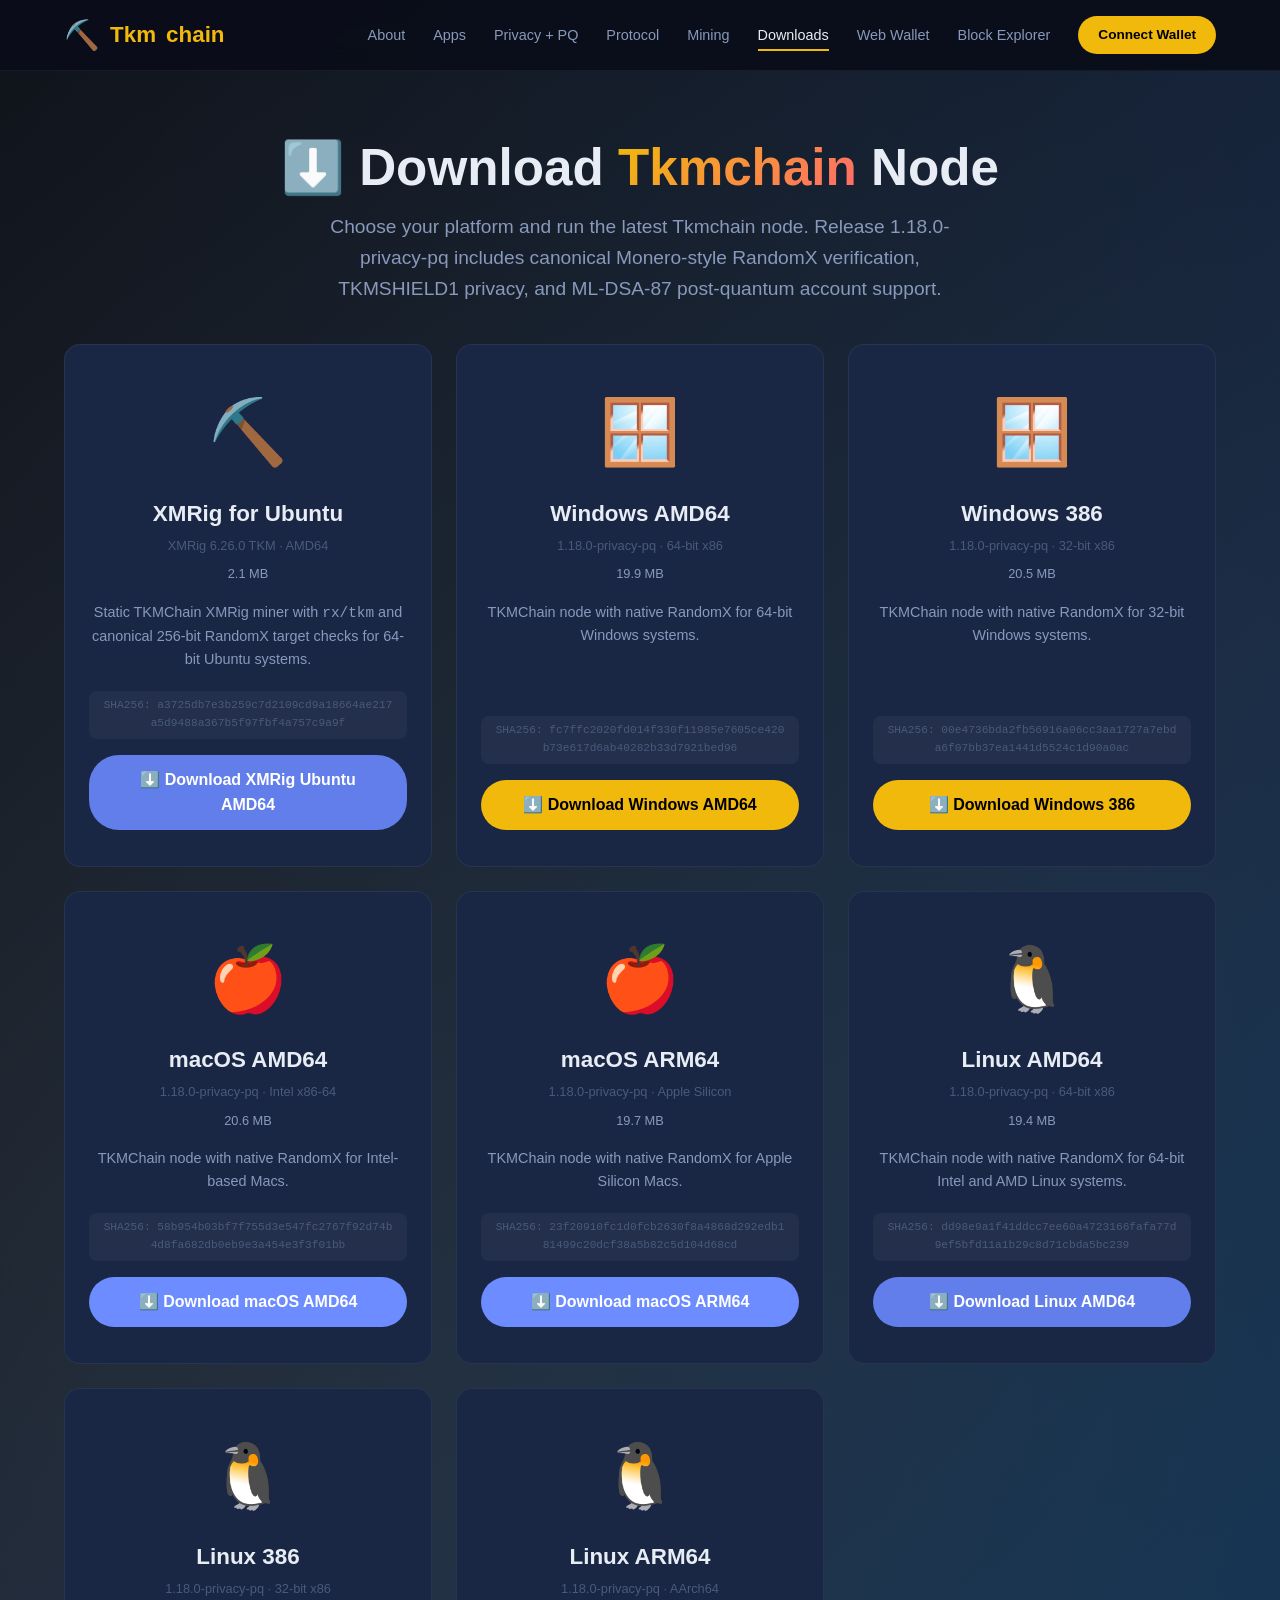
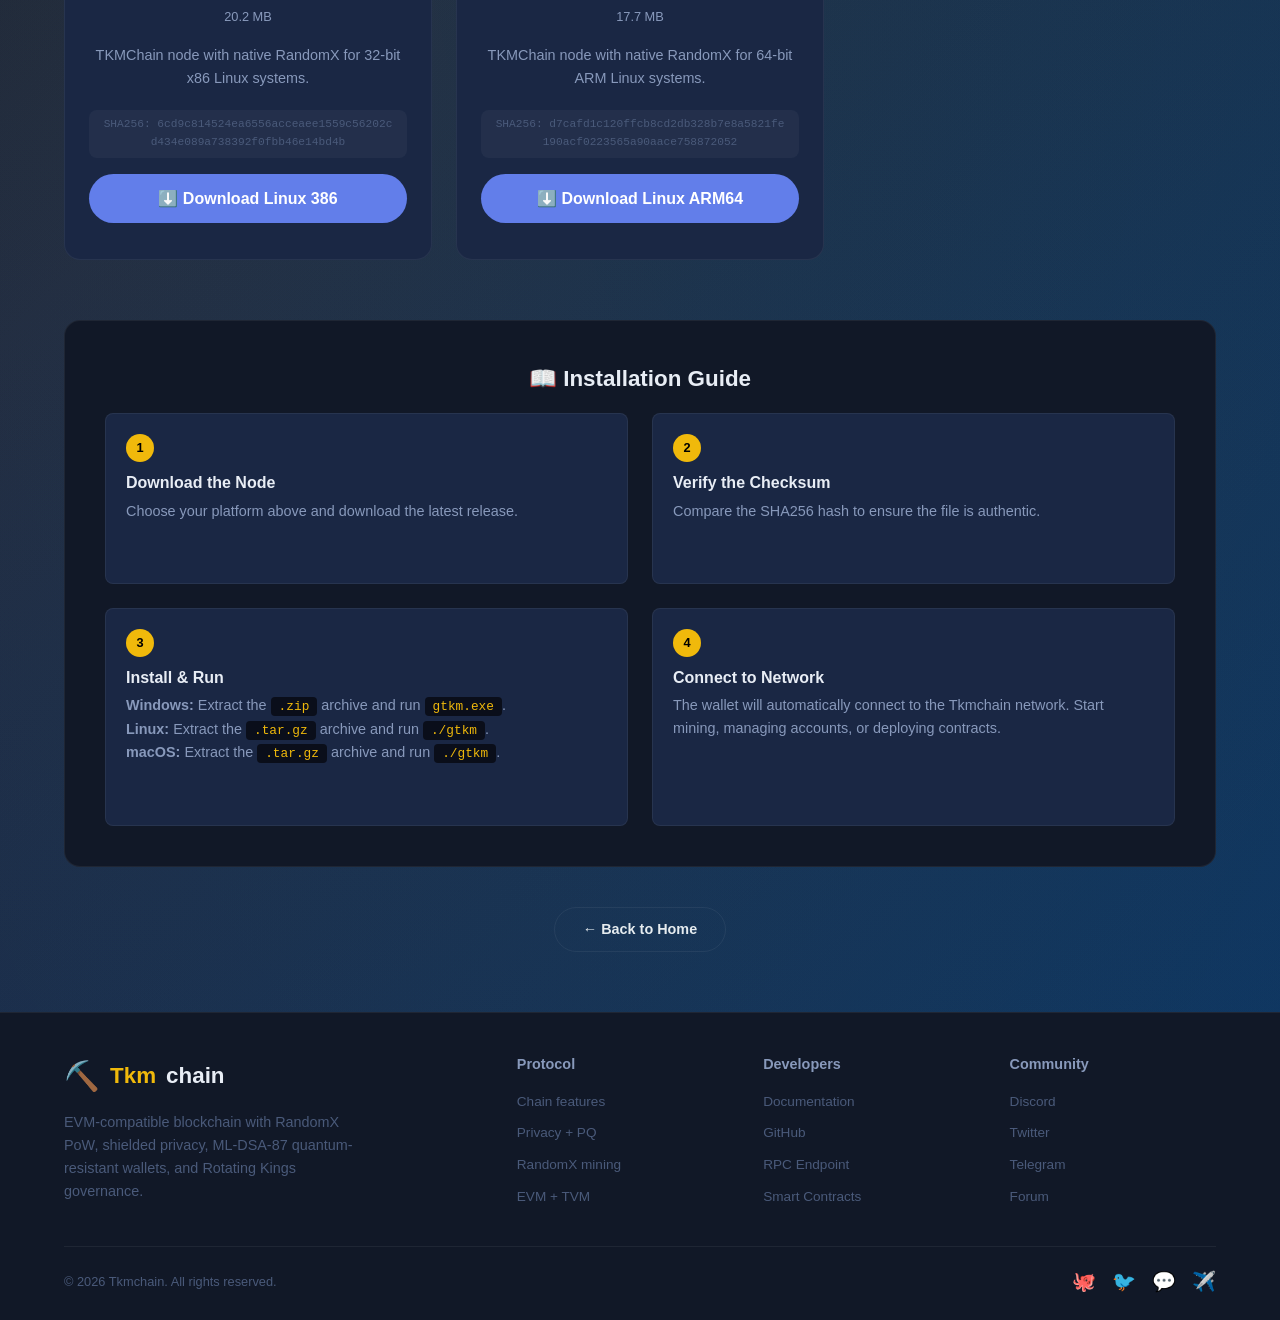
==== download.html @ 59657b13 "first commit" ====
<!DOCTYPE html>
<html lang="en">
<head>
    <meta charset="UTF-8" />
    <meta name="viewport" content="width=device-width, initial-scale=1.0" />
    <title>Tkmchain - Download Wallet and Miner</title>
    <link rel="icon" href="data:image/svg+xml,<svg xmlns='http://www.w3.org/2000/svg' viewBox='0 0 100 100'><text y='.9em' font-size='90'>⛏️</text></svg>"/>
    <meta name="description" content="Download the Tkmchain wallet, node, and miner builds with RandomX, TKMSHIELD1 shielded privacy, and ML-DSA-87 quantum-resistant account support." />
    <style>
        /* ============================================================
           CSS Variables & Reset (same as index)
           ============================================================ */
        :root {
            --bg-primary: #0a0e1a;
            --bg-secondary: #111827;
            --bg-card: #1a2744;
            --bg-card-hover: #243b5e;
            --bg-gradient: linear-gradient(135deg, #0a0e1a 0%, #1a2744 50%, #0f3460 100%);
            --text-primary: #e8edf5;
            --text-secondary: #8899bb;
            --text-muted: #4a5a7a;
            --accent: #f0b90b;
            --accent-hover: #d4a00a;
            --accent-glow: rgba(240, 185, 11, 0.2);
            --success: #00d4aa;
            --danger: #ff4757;
            --warning: #ffa502;
            --border: rgba(255, 255, 255, 0.06);
            --border-hover: rgba(240, 185, 11, 0.3);
            --radius: 16px;
            --radius-sm: 8px;
            --shadow: 0 8px 40px rgba(0, 0, 0, 0.6);
            --transition: 0.3s ease;
            --font: -apple-system, BlinkMacSystemFont, 'Segoe UI', Roboto, sans-serif;
        }

        * {
            margin: 0;
            padding: 0;
            box-sizing: border-box;
        }

        html {
            scroll-behavior: smooth;
        }

        body {
            font-family: var(--font);
            background: var(--bg-primary);
            color: var(--text-primary);
            line-height: 1.6;
            overflow-x: hidden;
            min-height: 100vh;
            display: flex;
            flex-direction: column;
        }

        a {
            color: var(--accent);
            text-decoration: none;
            transition: var(--transition);
        }
        a:hover {
            color: var(--accent-hover);
        }

        .container {
            max-width: 1200px;
            margin: 0 auto;
            padding: 0 24px;
        }

        /* ============================================================
           Scrollbar
           ============================================================ */
        ::-webkit-scrollbar { width: 6px; }
        ::-webkit-scrollbar-track { background: var(--bg-secondary); }
        ::-webkit-scrollbar-thumb { background: var(--accent); border-radius: 3px; }

        /* ============================================================
           Header / Navigation (same as index)
           ============================================================ */
        .header {
            position: fixed;
            top: 0;
            left: 0;
            right: 0;
            z-index: 100;
            background: rgba(10, 14, 26, 0.92);
            backdrop-filter: blur(12px);
            border-bottom: 1px solid var(--border);
            padding: 12px 0;
            transition: var(--transition);
        }

        .header .container {
            display: flex;
            justify-content: space-between;
            align-items: center;
        }

        .logo {
            display: flex;
            align-items: center;
            gap: 10px;
            font-size: 1.4rem;
            font-weight: 700;
        }
        .logo .icon {
            font-size: 1.8rem;
        }
        .logo span {
            color: var(--accent);
        }

        .nav {
            display: flex;
            align-items: center;
            gap: 28px;
            list-style: none;
        }
        .nav a {
            color: var(--text-secondary);
            font-size: 0.9rem;
            font-weight: 500;
            transition: var(--transition);
            position: relative;
        }
        .nav a:hover {
            color: var(--text-primary);
        }
        .nav a::after {
            content: '';
            position: absolute;
            bottom: -4px;
            left: 0;
            width: 0;
            height: 2px;
            background: var(--accent);
            transition: var(--transition);
        }
        .nav a:hover::after {
            width: 100%;
        }
        .nav a.active {
            color: var(--text-primary);
        }
        .nav a.active::after {
            width: 100%;
        }
        .nav .btn {
            background: var(--accent);
            color: #000;
            padding: 8px 20px;
            border-radius: 20px;
            font-weight: 600;
            font-size: 0.85rem;
        }
        .nav .btn:hover {
            background: var(--accent-hover);
            color: #000;
        }
        .nav .btn::after {
            display: none;
        }

        .hamburger {
            display: none;
            flex-direction: column;
            gap: 5px;
            cursor: pointer;
            background: none;
            border: none;
            padding: 4px;
        }
        .hamburger span {
            display: block;
            width: 26px;
            height: 2px;
            background: var(--text-primary);
            border-radius: 2px;
            transition: var(--transition);
        }

        /* ============================================================
           Download Hero
           ============================================================ */
        .download-hero {
            padding: 140px 0 60px;
            background: var(--bg-gradient);
            position: relative;
            overflow: hidden;
            text-align: center;
            flex: 1;
        }
        .download-hero::before {
            content: '';
            position: absolute;
            top: -50%;
            left: -50%;
            width: 200%;
            height: 200%;
            background: radial-gradient(ellipse at 30% 50%, rgba(240, 185, 11, 0.06) 0%, transparent 60%),
                        radial-gradient(ellipse at 70% 50%, rgba(0, 212, 170, 0.04) 0%, transparent 60%);
            pointer-events: none;
        }

        .download-hero h1 {
            font-size: 3.2rem;
            font-weight: 800;
            line-height: 1.1;
            margin-bottom: 16px;
            position: relative;
        }
        .download-hero h1 .highlight {
            color: var(--accent);
            background: linear-gradient(135deg, var(--accent), #ff6b6b);
            -webkit-background-clip: text;
            -webkit-text-fill-color: transparent;
        }
        .download-hero p {
            font-size: 1.2rem;
            color: var(--text-secondary);
            max-width: 640px;
            margin: 0 auto 40px;
            position: relative;
        }

        /* ============================================================
           Download Cards
           ============================================================ */
        .download-grid {
            display: grid;
            grid-template-columns: repeat(3, 1fr);
            gap: 24px;
            margin-top: 20px;
            position: relative;
        }

        .download-card {
            background: var(--bg-card);
            border-radius: var(--radius);
            padding: 36px 24px;
            border: 1px solid var(--border);
            transition: var(--transition);
            text-align: center;
            display: flex;
            flex-direction: column;
            align-items: center;
        }
        .download-card:hover {
            border-color: var(--border-hover);
            transform: translateY(-6px);
            box-shadow: var(--shadow);
        }
        .download-card .os-icon {
            font-size: 4rem;
            margin-bottom: 12px;
            display: block;
        }
        .download-card h3 {
            font-size: 1.4rem;
            margin-bottom: 4px;
        }
        .download-card .version {
            font-size: 0.8rem;
            color: var(--text-muted);
            margin-bottom: 8px;
        }
        .download-card .size {
            font-size: 0.8rem;
            color: var(--text-secondary);
            margin-bottom: 16px;
        }
        .download-card .description {
            color: var(--text-secondary);
            font-size: 0.9rem;
            margin-bottom: 20px;
            flex: 1;
        }
        .download-card .checksum {
            font-family: monospace;
            font-size: 0.7rem;
            color: var(--text-muted);
            background: rgba(255,255,255,0.04);
            padding: 6px 12px;
            border-radius: var(--radius-sm);
            margin-bottom: 16px;
            word-break: break-all;
            width: 100%;
        }

        .btn-download {
            padding: 12px 32px;
            border-radius: 30px;
            font-weight: 700;
            font-size: 1rem;
            border: none;
            cursor: pointer;
            transition: var(--transition);
            display: inline-flex;
            align-items: center;
            gap: 10px;
            background: var(--accent);
            color: #000;
            width: 100%;
            justify-content: center;
        }
        .btn-download:hover {
            background: var(--accent-hover);
            transform: translateY(-2px);
            box-shadow: 0 8px 30px rgba(240, 185, 11, 0.3);
        }

        .btn-download.linux {
            background: #627eea;
            color: #fff;
        }
        .btn-download.linux:hover {
            background: #4a6ad4;
            box-shadow: 0 8px 30px rgba(98, 126, 234, 0.3);
        }

        .btn-download.macos {
            background: #6c8cff;
            color: #fff;
        }
        .btn-download.macos:hover {
            background: #4a6ad4;
            box-shadow: 0 8px 30px rgba(108, 140, 255, 0.3);
        }

        /* ============================================================
           Installation Instructions
           ============================================================ */
        .instructions {
            margin-top: 60px;
            background: var(--bg-secondary);
            border-radius: var(--radius);
            padding: 40px;
            border: 1px solid var(--border);
            text-align: left;
            position: relative;
        }
        .instructions h3 {
            font-size: 1.4rem;
            margin-bottom: 16px;
            text-align: center;
        }
        .instructions .steps {
            display: grid;
            grid-template-columns: 1fr 1fr;
            gap: 24px;
        }
        .instructions .step {
            background: var(--bg-card);
            padding: 20px;
            border-radius: var(--radius-sm);
            border: 1px solid var(--border);
        }
        .instructions .step .num {
            display: inline-block;
            background: var(--accent);
            color: #000;
            font-weight: 700;
            width: 28px;
            height: 28px;
            border-radius: 50%;
            text-align: center;
            line-height: 28px;
            font-size: 0.8rem;
            margin-bottom: 8px;
        }
        .instructions .step h4 {
            margin-bottom: 4px;
        }
        .instructions .step p {
            color: var(--text-secondary);
            font-size: 0.9rem;
        }
        .instructions .step code {
            background: var(--bg-primary);
            padding: 2px 8px;
            border-radius: 4px;
            font-size: 0.8rem;
            color: var(--accent);
        }

        /* ============================================================
           Footer (same as index)
           ============================================================ */
        .footer {
            background: var(--bg-secondary);
            border-top: 1px solid var(--border);
            padding: 40px 0 24px;
            margin-top: auto;
        }
        .footer .grid {
            display: grid;
            grid-template-columns: 2fr 1fr 1fr 1fr;
            gap: 40px;
            margin-bottom: 32px;
        }
        .footer h4 {
            font-size: 0.9rem;
            margin-bottom: 12px;
            color: var(--text-secondary);
        }
        .footer ul {
            list-style: none;
        }
        .footer ul li {
            margin-bottom: 6px;
        }
        .footer ul a {
            color: var(--text-muted);
            font-size: 0.85rem;
            transition: var(--transition);
        }
        .footer ul a:hover {
            color: var(--text-primary);
        }
        .footer .bottom {
            border-top: 1px solid var(--border);
            padding-top: 20px;
            display: flex;
            justify-content: space-between;
            align-items: center;
            font-size: 0.8rem;
            color: var(--text-muted);
            flex-wrap: wrap;
            gap: 12px;
        }
        .footer .socials {
            display: flex;
            gap: 16px;
        }
        .footer .socials a {
            color: var(--text-muted);
            font-size: 1.2rem;
            transition: var(--transition);
        }
        .footer .socials a:hover {
            color: var(--accent);
        }

        /* ============================================================
           Responsive
           ============================================================ */
        @media (max-width: 992px) {
            .download-grid { grid-template-columns: repeat(2, 1fr); }
            .instructions .steps { grid-template-columns: 1fr; }
            .footer .grid { grid-template-columns: 1fr 1fr; }
        }

        @media (max-width: 768px) {
            .nav {
                display: none;
                flex-direction: column;
                position: absolute;
                top: 100%;
                left: 0;
                right: 0;
                background: var(--bg-secondary);
                padding: 20px 24px;
                border-bottom: 1px solid var(--border);
                gap: 16px;
            }
            .nav.open {
                display: flex;
            }
            .hamburger {
                display: flex;
            }
            .download-hero h1 { font-size: 2.2rem; }
            .download-grid { grid-template-columns: 1fr; }
            .footer .grid { grid-template-columns: 1fr; }
            .instructions { padding: 24px; }
        }

        @media (max-width: 480px) {
            .container { padding: 0 16px; }
            .download-hero h1 { font-size: 1.8rem; }
            .btn-download { font-size: 0.9rem; padding: 10px 24px; }
        }
    </style>
</head>
<body>

<!-- ============================================================
     HEADER
     ============================================================ -->
<header class="header" id="header">
    <div class="container">
        <a href="index.html" class="logo">
            <span class="icon">⛏️</span>
            <span>Tkm</span>chain
        </a>

        <button class="hamburger" id="hamburger" aria-label="Menu">
            <span></span><span></span><span></span>
        </button>

        <nav class="nav" id="nav">
            <a href="index.html#about">About</a>
            <a href="index.html#apps">Apps</a>
            <a href="index.html#privacy">Privacy + PQ</a>
            <a href="index.html#protocol">Protocol</a>
            <a href="index.html#miner">Mining</a>
            <a href="download.html" class="active">Downloads</a>
            <a href="https://wallet.tkmchain.site">Web Wallet</a>
            <a href="https://block.tkmchain.site">Block Explorer</a>
            <a href="index.html#" class="btn" id="connectWalletBtn">Connect Wallet</a>
        </nav>
    </div>
</header>

<!-- ============================================================
     DOWNLOAD HERO
     ============================================================ -->
<section class="download-hero">
    <div class="container">
        <h1>⬇️ Download <span class="highlight">Tkmchain</span> Node</h1>
        <p>
            Choose your platform and run the latest Tkmchain node.
            Release 1.18.0-privacy-pq includes canonical Monero-style RandomX verification, TKMSHIELD1 privacy, and ML-DSA-87 post-quantum account support.
        </p>

        <!-- ============================================================
             DOWNLOAD GRID
             ============================================================ -->
        <div class="download-grid">

            <!-- XMRig Ubuntu AMD64 -->
            <div class="download-card">
                <span class="os-icon">⛏️</span>
                <h3>XMRig for Ubuntu</h3>
                <div class="version">XMRig 6.26.0 TKM · AMD64</div>
                <div class="size">2.1 MB</div>
                <p class="description">
                    Static TKMChain XMRig miner with <code>rx/tkm</code> and canonical 256-bit RandomX target checks for 64-bit Ubuntu systems.
                </p>
                <div class="checksum">SHA256: a3725db7e3b259c7d2109cd9a18664ae217a5d9488a367b5f97fbf4a757c9a9f</div>
                <a href="https://tkmchain.site/download/xmrig-ubuntu-amd64.tar.gz" class="btn-download linux" download>
                    ⬇️ Download XMRig Ubuntu AMD64
                </a>
            </div>

            <!-- Windows AMD64 -->
            <div class="download-card"><span class="os-icon">🪟</span><h3>Windows AMD64</h3><div class="version">1.18.0-privacy-pq · 64-bit x86</div><div class="size">19.9 MB</div><p class="description">TKMChain node with native RandomX for 64-bit Windows systems.</p><div class="checksum">SHA256: fc7ffc2020fd014f330f11985e7605ce420b73e617d6ab40282b33d7921bed96</div><a href="https://tkmchain.site/download/gtkm-windows-amd64.zip" class="btn-download" download>⬇️ Download Windows AMD64</a></div>

            <!-- Windows 386 -->
            <div class="download-card"><span class="os-icon">🪟</span><h3>Windows 386</h3><div class="version">1.18.0-privacy-pq · 32-bit x86</div><div class="size">20.5 MB</div><p class="description">TKMChain node with native RandomX for 32-bit Windows systems.</p><div class="checksum">SHA256: 00e4736bda2fb56916a06cc3aa1727a7ebda6f07bb37ea1441d5524c1d90a0ac</div><a href="https://tkmchain.site/download/gtkm-windows-386.zip" class="btn-download" download>⬇️ Download Windows 386</a></div>

            <!-- macOS AMD64 -->
            <div class="download-card"><span class="os-icon">🍎</span><h3>macOS AMD64</h3><div class="version">1.18.0-privacy-pq · Intel x86-64</div><div class="size">20.6 MB</div><p class="description">TKMChain node with native RandomX for Intel-based Macs.</p><div class="checksum">SHA256: 58b954b03bf7f755d3e547fc2767f92d74b4d8fa682db0eb9e3a454e3f3f01bb</div><a href="https://tkmchain.site/download/darwin-amd64.tar.gz" class="btn-download macos" download>⬇️ Download macOS AMD64</a></div>

            <!-- macOS ARM64 -->
            <div class="download-card"><span class="os-icon">🍎</span><h3>macOS ARM64</h3><div class="version">1.18.0-privacy-pq · Apple Silicon</div><div class="size">19.7 MB</div><p class="description">TKMChain node with native RandomX for Apple Silicon Macs.</p><div class="checksum">SHA256: 23f20910fc1d0fcb2630f8a4868d292edb181499c20dcf38a5b82c5d104d68cd</div><a href="https://tkmchain.site/download/darwin-arm64.tar.gz" class="btn-download macos" download>⬇️ Download macOS ARM64</a></div>

            <!-- Linux AMD64 -->
            <div class="download-card"><span class="os-icon">🐧</span><h3>Linux AMD64</h3><div class="version">1.18.0-privacy-pq · 64-bit x86</div><div class="size">19.4 MB</div><p class="description">TKMChain node with native RandomX for 64-bit Intel and AMD Linux systems.</p><div class="checksum">SHA256: dd98e9a1f41ddcc7ee60a4723166fafa77d9ef5bfd11a1b29c8d71cbda5bc239</div><a href="https://tkmchain.site/download/linux-amd64.tar.gz" class="btn-download linux" download>⬇️ Download Linux AMD64</a></div>

            <!-- Linux 386 -->
            <div class="download-card"><span class="os-icon">🐧</span><h3>Linux 386</h3><div class="version">1.18.0-privacy-pq · 32-bit x86</div><div class="size">20.2 MB</div><p class="description">TKMChain node with native RandomX for 32-bit x86 Linux systems.</p><div class="checksum">SHA256: 6cd9c814524ea6556acceaee1559c56202cd434e089a738392f0fbb46e14bd4b</div><a href="https://tkmchain.site/download/linux-386.tar.gz" class="btn-download linux" download>⬇️ Download Linux 386</a></div>

            <!-- Linux ARM64 -->
            <div class="download-card"><span class="os-icon">🐧</span><h3>Linux ARM64</h3><div class="version">1.18.0-privacy-pq · AArch64</div><div class="size">17.7 MB</div><p class="description">TKMChain node with native RandomX for 64-bit ARM Linux systems.</p><div class="checksum">SHA256: d7cafd1c120ffcb8cd2db328b7e8a5821fe190acf0223565a90aace758872052</div><a href="https://tkmchain.site/download/linux-arm64.tar.gz" class="btn-download linux" download>⬇️ Download Linux ARM64</a></div>

        </div>

        <!-- ============================================================
             INSTALLATION INSTRUCTIONS
             ============================================================ -->
        <div class="instructions">
            <h3>📖 Installation Guide</h3>
            <div class="steps">
                <div class="step">
                    <div class="num">1</div>
                    <h4>Download the Node</h4>
                    <p>Choose your platform above and download the latest release.</p>
                </div>
                <div class="step">
                    <div class="num">2</div>
                    <h4>Verify the Checksum</h4>
                    <p>Compare the SHA256 hash to ensure the file is authentic.</p>
                </div>
                <div class="step">
                    <div class="num">3</div>
                    <h4>Install &amp; Run</h4>
                    <p>
                        <strong>Windows:</strong> Extract the <code>.zip</code> archive and run <code>gtkm.exe</code>.<br>
                        <strong>Linux:</strong> Extract the <code>.tar.gz</code> archive and run <code>./gtkm</code>.<br>
                        <strong>macOS:</strong> Extract the <code>.tar.gz</code> archive and run <code>./gtkm</code>.
                    </p>
                </div>
                <div class="step">
                    <div class="num">4</div>
                    <h4>Connect to Network</h4>
                    <p>The wallet will automatically connect to the Tkmchain network. Start mining, managing accounts, or deploying contracts.</p>
                </div>
            </div>
        </div>

        <!-- Back to Home -->
        <div style="margin-top: 40px; text-align: center;">
            <a href="index.html" class="btn-hero secondary" style="padding: 10px 28px; border-radius: 30px; font-weight: 700; font-size: 0.9rem; border: 1px solid var(--border); display: inline-block; color: var(--text-primary); background: transparent; transition: var(--transition);">
                ← Back to Home
            </a>
        </div>
    </div>
</section>

<!-- ============================================================
     FOOTER
     ============================================================ -->
<footer class="footer">
    <div class="container">
        <div class="grid">
            <div>
                <div class="logo" style="margin-bottom:12px;">
                    <span class="icon">⛏️</span>
                    <span>Tkm</span>chain
                </div>
                <p style="color:var(--text-muted);font-size:0.9rem;max-width:300px;">
                    EVM-compatible blockchain with RandomX PoW, shielded privacy, ML-DSA-87 quantum-resistant wallets, and Rotating Kings governance.
                </p>
            </div>
            <div>
                <h4>Protocol</h4>
                <ul>
                    <li><a href="index.html#protocol">Chain features</a></li>
                    <li><a href="index.html#privacy">Privacy + PQ</a></li>
                    <li><a href="index.html#miner">RandomX mining</a></li>
                    <li><a href="index.html#tvm">EVM + TVM</a></li>
                </ul>
            </div>
            <div>
                <h4>Developers</h4>
                <ul>
                    <li><a href="#">Documentation</a></li>
                    <li><a href="#">GitHub</a></li>
                    <li><a href="#">RPC Endpoint</a></li>
                    <li><a href="#">Smart Contracts</a></li>
                </ul>
            </div>
            <div>
                <h4>Community</h4>
                <ul>
                    <li><a href="#">Discord</a></li>
                    <li><a href="#">Twitter</a></li>
                    <li><a href="#">Telegram</a></li>
                    <li><a href="#">Forum</a></li>
                </ul>
            </div>
        </div>

        <div class="bottom">
            <span>&copy; 2026 Tkmchain. All rights reserved.</span>
            <div class="socials">
                <a href="#" aria-label="GitHub">🐙</a>
                <a href="#" aria-label="Twitter">🐦</a>
                <a href="#" aria-label="Discord">💬</a>
                <a href="#" aria-label="Telegram">✈️</a>
            </div>
        </div>
    </div>
</footer>

<!-- ============================================================
     JAVASCRIPT
     ============================================================ -->
<script>
    // ============================================================
    // Hamburger Menu
    // ============================================================
    const hamburger = document.getElementById('hamburger');
    const nav = document.getElementById('nav');

    hamburger.addEventListener('click', () => {
        nav.classList.toggle('open');
    });

    // Close on link click (mobile)
    document.querySelectorAll('.nav a').forEach(link => {
        link.addEventListener('click', () => {
            nav.classList.remove('open');
        });
    });

    // ============================================================
    // Connect Wallet (MetaMask) — same as index
    // ============================================================
    document.getElementById('connectWalletBtn').addEventListener('click', async (e) => {
        e.preventDefault();

        if (typeof window.ethereum !== 'undefined') {
            try {
                const accounts = await window.ethereum.request({ method: 'eth_requestAccounts' });
                const address = accounts[0];
                const btn = document.getElementById('connectWalletBtn');
                btn.textContent = '✅ ' + address.slice(0, 10) + '…' + address.slice(-6);
                btn.classList.add('btn');
                btn.style.background = 'var(--success)';
                btn.style.color = '#000';

                try {
                    await window.ethereum.request({
                        method: 'wallet_switchEthereumChain',
                        params: [{ chainId: '0x2313' }]
                    });
                } catch (switchError) {
                    if (switchError.code === 4902) {
                        try {
                            await window.ethereum.request({
                                method: 'wallet_addEthereumChain',
                                params: [{
                                    chainId: '0x2313',
                                    chainName: 'Tkmchain',
                                    nativeCurrency: { name: 'TKM', symbol: 'TKM', decimals: 18 },
                                    rpcUrls: ['https://wallet.tkmchain.site/rpc'],
                                }]
                            });
                        } catch (addError) {
                            console.error('Failed to add chain:', addError);
                        }
                    }
                }
            } catch (error) {
                console.error('Connection failed:', error);
            }
        } else {
            alert('Please install MetaMask to connect.');
        }
    });

    // ============================================================
    // Navbar background on scroll
    // ============================================================
    const header = document.getElementById('header');
    window.addEventListener('scroll', () => {
        if (window.scrollY > 50) {
            header.style.background = 'rgba(10, 14, 26, 0.96)';
        } else {
            header.style.background = 'rgba(10, 14, 26, 0.92)';
        }
    });

    console.log('⛏️ Tkmchain Download page loaded.');
</script>
</body>
</html>
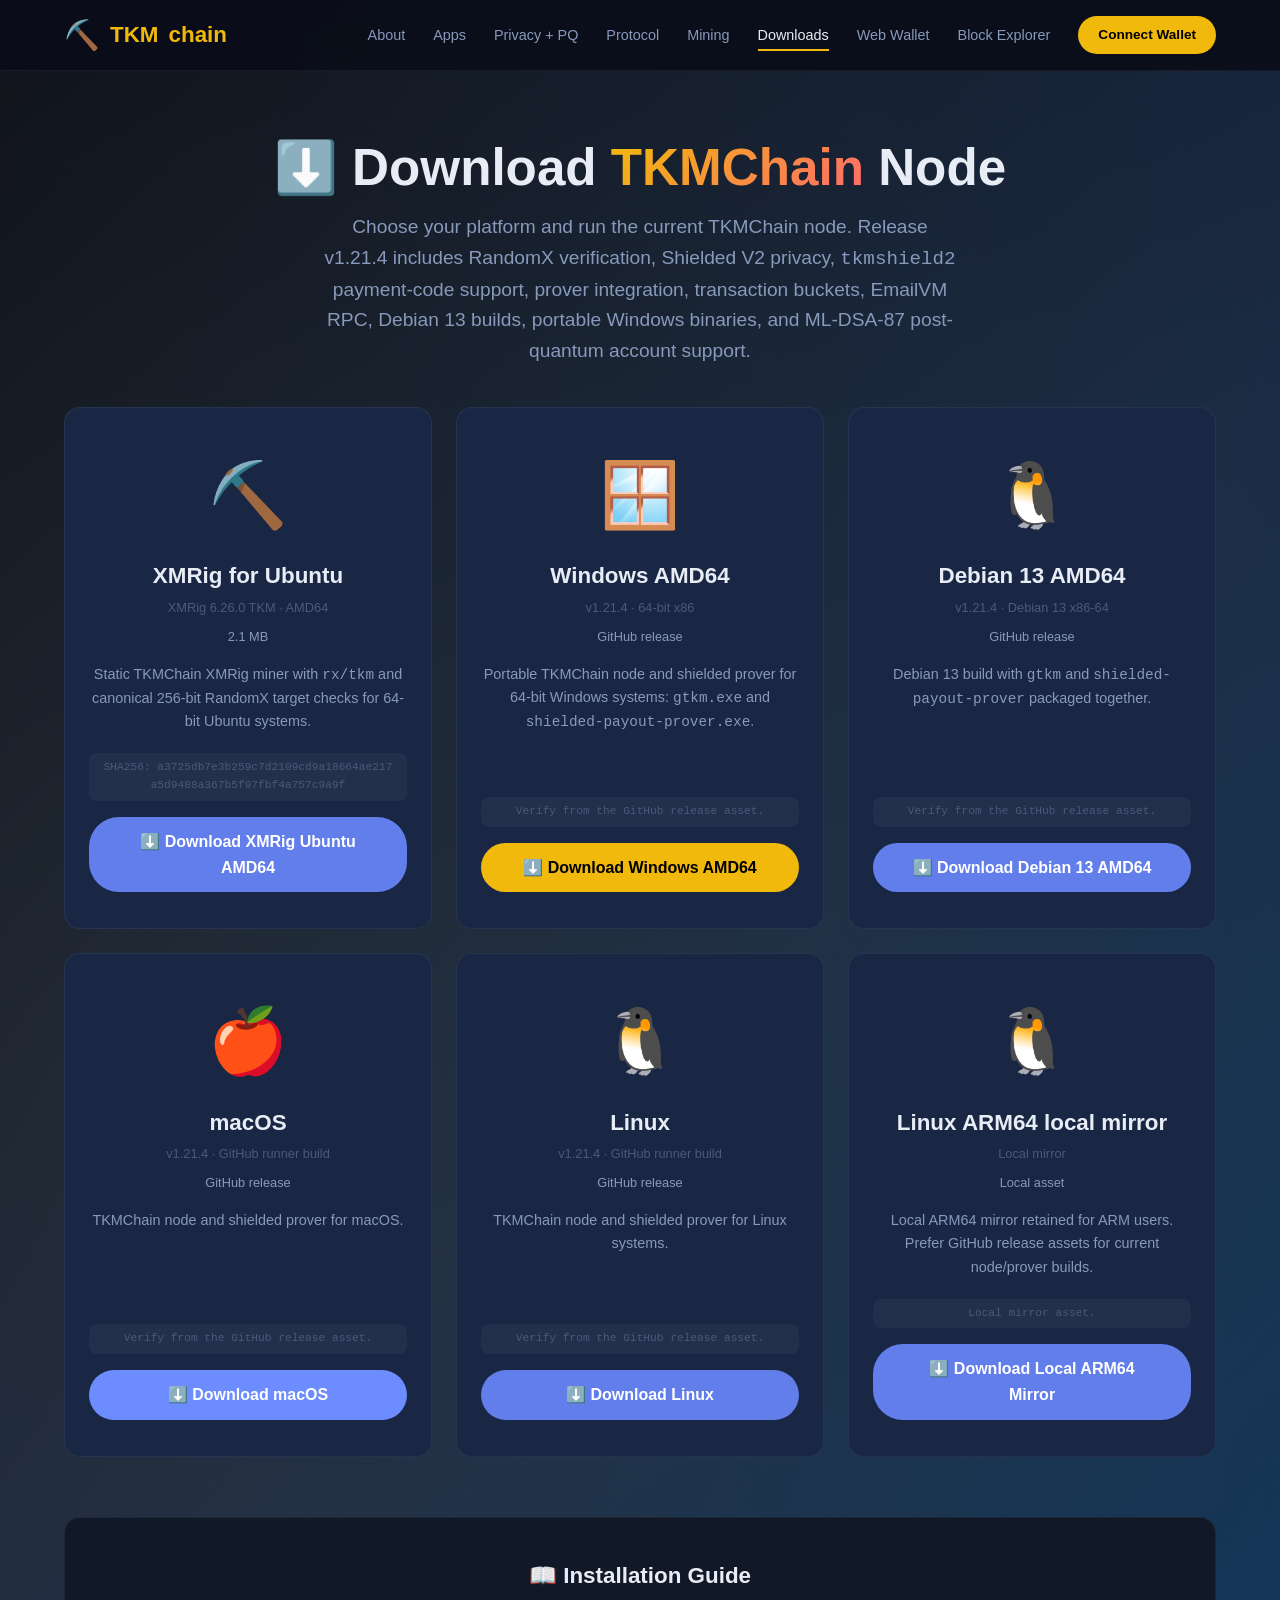
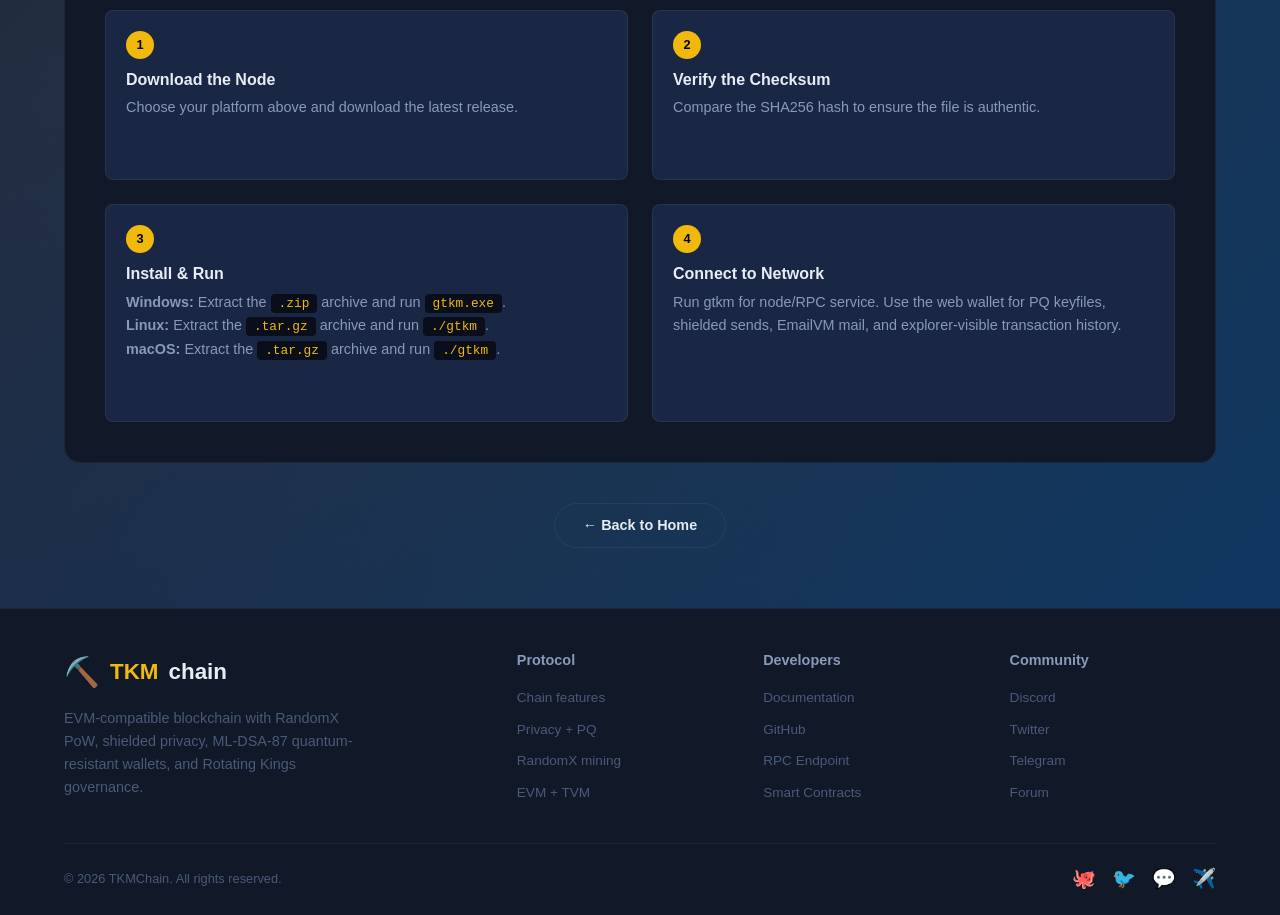
==== commit 0ff17319: "website: update current TKMChain reality" ====
--- a/download.html
+++ b/download.html
@@ -3,9 +3,9 @@
 <head>
     <meta charset="UTF-8" />
     <meta name="viewport" content="width=device-width, initial-scale=1.0" />
-    <title>Tkmchain - Download Wallet and Miner</title>
+    <title>TKMChain - Download Wallet and Miner</title>
     <link rel="icon" href="data:image/svg+xml,<svg xmlns='http://www.w3.org/2000/svg' viewBox='0 0 100 100'><text y='.9em' font-size='90'>⛏️</text></svg>"/>
-    <meta name="description" content="Download the Tkmchain wallet, node, and miner builds with RandomX, TKMSHIELD1 shielded privacy, and ML-DSA-87 quantum-resistant account support." />
+    <meta name="description" content="Download the TKMChain wallet, node, and miner builds with RandomX, Shielded V2 privacy, and ML-DSA-87 quantum-resistant account support." />
     <style>
         /* ============================================================
            CSS Variables & Reset (same as index)
@@ -494,7 +494,7 @@
     <div class="container">
         <a href="index.html" class="logo">
             <span class="icon">⛏️</span>
-            <span>Tkm</span>chain
+            <span>TKM</span>chain
         </a>
 
         <button class="hamburger" id="hamburger" aria-label="Menu">
@@ -520,10 +520,10 @@
      ============================================================ -->
 <section class="download-hero">
     <div class="container">
-        <h1>⬇️ Download <span class="highlight">Tkmchain</span> Node</h1>
+        <h1>⬇️ Download <span class="highlight">TKMChain</span> Node</h1>
         <p>
-            Choose your platform and run the latest Tkmchain node.
-            Release 1.18.0-privacy-pq includes canonical Monero-style RandomX verification, TKMSHIELD1 privacy, and ML-DSA-87 post-quantum account support.
+            Choose your platform and run the current TKMChain node.
+            Release v1.21.4 includes RandomX verification, Shielded V2 privacy, <code>tkmshield2</code> payment-code support, prover integration, transaction buckets, EmailVM RPC, Debian 13 builds, portable Windows binaries, and ML-DSA-87 post-quantum account support.
         </p>
 
         <!-- ============================================================
@@ -547,25 +547,19 @@
             </div>
 
             <!-- Windows AMD64 -->
-            <div class="download-card"><span class="os-icon">🪟</span><h3>Windows AMD64</h3><div class="version">1.18.0-privacy-pq · 64-bit x86</div><div class="size">19.9 MB</div><p class="description">TKMChain node with native RandomX for 64-bit Windows systems.</p><div class="checksum">SHA256: fc7ffc2020fd014f330f11985e7605ce420b73e617d6ab40282b33d7921bed96</div><a href="https://tkmchain.site/download/gtkm-windows-amd64.zip" class="btn-download" download>⬇️ Download Windows AMD64</a></div>
-
-            <!-- Windows 386 -->
-            <div class="download-card"><span class="os-icon">🪟</span><h3>Windows 386</h3><div class="version">1.18.0-privacy-pq · 32-bit x86</div><div class="size">20.5 MB</div><p class="description">TKMChain node with native RandomX for 32-bit Windows systems.</p><div class="checksum">SHA256: 00e4736bda2fb56916a06cc3aa1727a7ebda6f07bb37ea1441d5524c1d90a0ac</div><a href="https://tkmchain.site/download/gtkm-windows-386.zip" class="btn-download" download>⬇️ Download Windows 386</a></div>
-
-            <!-- macOS AMD64 -->
-            <div class="download-card"><span class="os-icon">🍎</span><h3>macOS AMD64</h3><div class="version">1.18.0-privacy-pq · Intel x86-64</div><div class="size">20.6 MB</div><p class="description">TKMChain node with native RandomX for Intel-based Macs.</p><div class="checksum">SHA256: 58b954b03bf7f755d3e547fc2767f92d74b4d8fa682db0eb9e3a454e3f3f01bb</div><a href="https://tkmchain.site/download/darwin-amd64.tar.gz" class="btn-download macos" download>⬇️ Download macOS AMD64</a></div>
-
-            <!-- macOS ARM64 -->
-            <div class="download-card"><span class="os-icon">🍎</span><h3>macOS ARM64</h3><div class="version">1.18.0-privacy-pq · Apple Silicon</div><div class="size">19.7 MB</div><p class="description">TKMChain node with native RandomX for Apple Silicon Macs.</p><div class="checksum">SHA256: 23f20910fc1d0fcb2630f8a4868d292edb181499c20dcf38a5b82c5d104d68cd</div><a href="https://tkmchain.site/download/darwin-arm64.tar.gz" class="btn-download macos" download>⬇️ Download macOS ARM64</a></div>
-
-            <!-- Linux AMD64 -->
-            <div class="download-card"><span class="os-icon">🐧</span><h3>Linux AMD64</h3><div class="version">1.18.0-privacy-pq · 64-bit x86</div><div class="size">19.4 MB</div><p class="description">TKMChain node with native RandomX for 64-bit Intel and AMD Linux systems.</p><div class="checksum">SHA256: dd98e9a1f41ddcc7ee60a4723166fafa77d9ef5bfd11a1b29c8d71cbda5bc239</div><a href="https://tkmchain.site/download/linux-amd64.tar.gz" class="btn-download linux" download>⬇️ Download Linux AMD64</a></div>
-
-            <!-- Linux 386 -->
-            <div class="download-card"><span class="os-icon">🐧</span><h3>Linux 386</h3><div class="version">1.18.0-privacy-pq · 32-bit x86</div><div class="size">20.2 MB</div><p class="description">TKMChain node with native RandomX for 32-bit x86 Linux systems.</p><div class="checksum">SHA256: 6cd9c814524ea6556acceaee1559c56202cd434e089a738392f0fbb46e14bd4b</div><a href="https://tkmchain.site/download/linux-386.tar.gz" class="btn-download linux" download>⬇️ Download Linux 386</a></div>
-
-            <!-- Linux ARM64 -->
-            <div class="download-card"><span class="os-icon">🐧</span><h3>Linux ARM64</h3><div class="version">1.18.0-privacy-pq · AArch64</div><div class="size">17.7 MB</div><p class="description">TKMChain node with native RandomX for 64-bit ARM Linux systems.</p><div class="checksum">SHA256: d7cafd1c120ffcb8cd2db328b7e8a5821fe190acf0223565a90aace758872052</div><a href="https://tkmchain.site/download/linux-arm64.tar.gz" class="btn-download linux" download>⬇️ Download Linux ARM64</a></div>
+            <div class="download-card"><span class="os-icon">🪟</span><h3>Windows AMD64</h3><div class="version">v1.21.4 · 64-bit x86</div><div class="size">GitHub release</div><p class="description">Portable TKMChain node and shielded prover for 64-bit Windows systems: <code>gtkm.exe</code> and <code>shielded-payout-prover.exe</code>.</p><div class="checksum">Verify from the GitHub release asset.</div><a href="https://github.com/tkmchain/go-tkmchain/releases/download/v1.21.4/gtkm-v1.21.4-windows.zip" class="btn-download" download>⬇️ Download Windows AMD64</a></div>
+
+            <!-- Debian 13 AMD64 -->
+            <div class="download-card"><span class="os-icon">🐧</span><h3>Debian 13 AMD64</h3><div class="version">v1.21.4 · Debian 13 x86-64</div><div class="size">GitHub release</div><p class="description">Debian 13 build with <code>gtkm</code> and <code>shielded-payout-prover</code> packaged together.</p><div class="checksum">Verify from the GitHub release asset.</div><a href="https://github.com/tkmchain/go-tkmchain/releases/download/v1.21.4/gtkm-v1.21.4-debian13-amd64.tar.gz" class="btn-download linux" download>⬇️ Download Debian 13 AMD64</a></div>
+
+            <!-- macOS -->
+            <div class="download-card"><span class="os-icon">🍎</span><h3>macOS</h3><div class="version">v1.21.4 · GitHub runner build</div><div class="size">GitHub release</div><p class="description">TKMChain node and shielded prover for macOS.</p><div class="checksum">Verify from the GitHub release asset.</div><a href="https://github.com/tkmchain/go-tkmchain/releases/download/v1.21.4/gtkm-v1.21.4-macos.tar.gz" class="btn-download macos" download>⬇️ Download macOS</a></div>
+
+            <!-- Linux -->
+            <div class="download-card"><span class="os-icon">🐧</span><h3>Linux</h3><div class="version">v1.21.4 · GitHub runner build</div><div class="size">GitHub release</div><p class="description">TKMChain node and shielded prover for Linux systems.</p><div class="checksum">Verify from the GitHub release asset.</div><a href="https://github.com/tkmchain/go-tkmchain/releases/download/v1.21.4/gtkm-v1.21.4-linux.tar.gz" class="btn-download linux" download>⬇️ Download Linux</a></div>
+
+            <!-- Legacy local ARM64 mirror -->
+            <div class="download-card"><span class="os-icon">🐧</span><h3>Linux ARM64 local mirror</h3><div class="version">Local mirror</div><div class="size">Local asset</div><p class="description">Local ARM64 mirror retained for ARM users. Prefer GitHub release assets for current node/prover builds.</p><div class="checksum">Local mirror asset.</div><a href="https://tkmchain.site/download/linux-arm64.tar.gz" class="btn-download linux" download>⬇️ Download Local ARM64 Mirror</a></div>
 
         </div>
 
@@ -597,7 +591,7 @@
                 <div class="step">
                     <div class="num">4</div>
                     <h4>Connect to Network</h4>
-                    <p>The wallet will automatically connect to the Tkmchain network. Start mining, managing accounts, or deploying contracts.</p>
+                    <p>Run gtkm for node/RPC service. Use the web wallet for PQ keyfiles, shielded sends, EmailVM mail, and explorer-visible transaction history.</p>
                 </div>
             </div>
         </div>
@@ -620,7 +614,7 @@
             <div>
                 <div class="logo" style="margin-bottom:12px;">
                     <span class="icon">⛏️</span>
-                    <span>Tkm</span>chain
+                    <span>TKM</span>chain
                 </div>
                 <p style="color:var(--text-muted);font-size:0.9rem;max-width:300px;">
                     EVM-compatible blockchain with RandomX PoW, shielded privacy, ML-DSA-87 quantum-resistant wallets, and Rotating Kings governance.
@@ -656,7 +650,7 @@
         </div>
 
         <div class="bottom">
-            <span>&copy; 2026 Tkmchain. All rights reserved.</span>
+            <span>&copy; 2026 TKMChain. All rights reserved.</span>
             <div class="socials">
                 <a href="#" aria-label="GitHub">🐙</a>
                 <a href="#" aria-label="Twitter">🐦</a>
@@ -716,7 +710,7 @@
                                 method: 'wallet_addEthereumChain',
                                 params: [{
                                     chainId: '0x2313',
-                                    chainName: 'Tkmchain',
+                                    chainName: 'TKMChain',
                                     nativeCurrency: { name: 'TKM', symbol: 'TKM', decimals: 18 },
                                     rpcUrls: ['https://wallet.tkmchain.site/rpc'],
                                 }]
@@ -746,7 +740,7 @@
         }
     });
 
-    console.log('⛏️ Tkmchain Download page loaded.');
+    console.log('⛏️ TKMChain Download page loaded.');
 </script>
 </body>
 </html>
